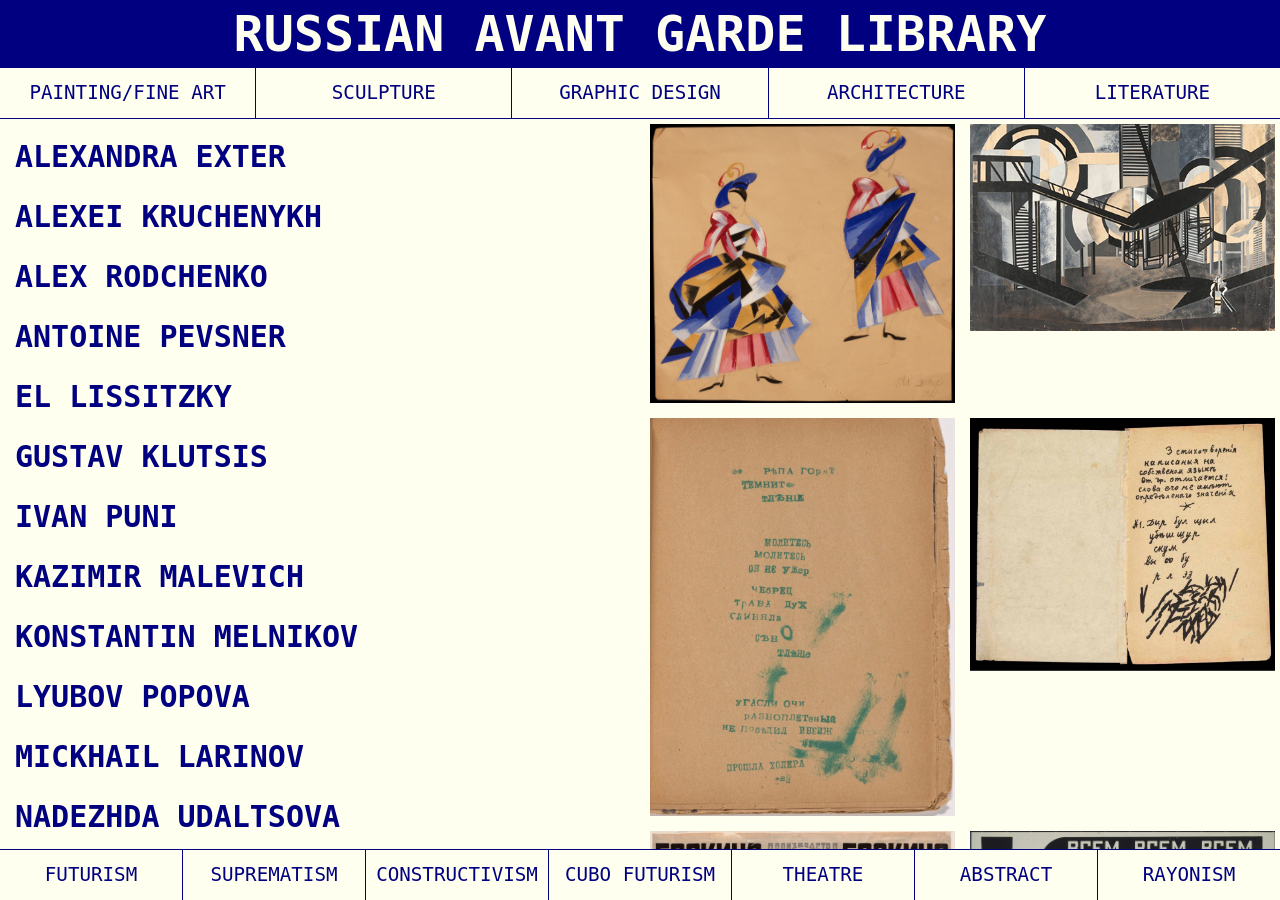
==== main.html @ 499a5334 "updated the landing page still needs adjustments. when clicked on name images appear." ====
<!DOCTYPE html>
<html lang="en">
<head>
    <meta name="viewport" content="width=device-width, initial-scale=1.0">
    <meta charset="UTF-8">
    <title>Russian Avant Garde Library</title>
    <link rel="stylesheet" href="style.css">
</head>
<body>
    <header>
        <h1 style="text-align: center;">Russian Avant Garde Library</h1>
    </header>
    
    <div class="divider"></div>
    
    <nav class="Disciplines">
        
        <ul class="nav-horizontal nav-top">
            <li><a href="#" data-disciplines="painting">Painting/Fine Art</a></li>
            <li><a href="#" data-disciplines="sculpture">Sculpture</a></li>
            <li><a href="#" data-disciplines="graphicdesign">Graphic Design</a></li>
            <li><a href="#" data-disciplines="architecture">Architecture</a></li>
            <li><a href="#" data-disciplines="literature">Literature</a></li>
            
        </ul>
    </nav>

        <div class="divider"></div>

<!--
<header>
        <h2>Artists</h2>
</header>
     -->
<main class="main-container">
            <section class="artists">
                
                    <ul class="artist-list">
                    
                        <li class="artist"
                            data-discipline="painting"
                            data-movement="cubofuturism theatre"
                            data-artist="alexandraexter">
                            <details>
                                <summary>Alexandra Exter</summary>
                                <p>Born Alexandra Alexandrovna Grigorovich, she attended the Kyiv Art Institute and married Nikolai Eugenovitch Exter. As a member of Russia’s pre-Revolutionary artistic avant-garde, Exter was close to other progressive artists, writers, and composers. In 1916, when nonobjective art was still extremely rare, Exter created her first purely abstract paintings. Her set designs and costumes for a Moscow play won critical acclaim and launched her theatrical career. For the next several decades, Exter produced innovative and influential stage designs for plays, ballets, and experimental films. Like many radical artists, Exter eventually left Russia, settling in Paris in 1924. Exter continued experimenting with Constructivism and sometimes incorporated modern industrial materials such as celluloid and sheet metal into her futuristic designs. She remained an important influence through exhibitions, stage work, and teaching at Fernand Léger’s Académie d’Art Moderne.</p>
                            </details>
                        </li>

                        <li class="artist"
                            data-discipline="literature"
                            data-movement="futurism"
                            data-artist="alexeikruchenykh">
                            <details>
                                <summary>Alexei Kruchenykh</summary>
                                <p>The poet and artist Aleksei Kruchenykh is best known as one of the most dedicated and radical proponents of Russian Futurism. In A Slap in the Face of Public Taste, a manifesto issued in 1912, he and his co-authors called for the inauguration of a new artistic language: “Throw Pushkin, Dostoevsky, Tolstoy, et al., et al., overboard from the Ship of Modernity,” they declared. “We alone are the face of our Time.”  Perhaps more than any other figure in the Futurist group, Kruchenykh fully committed himself to the renunciation of the prevailing artistic and literary canon. His innovative books synthesize nontraditional poetry composed of nonsensical words with abstract imagery often contributed by other artists, including Mikhail Larionov, Natalia Goncharova, and Kazimir Malevich. In these books, Kruchenykh intentionally incorporated misprints, deletions, errors, and even blank pages, seeking to convey the disorder and irrationality of a world marked by rapid social transformation and technological innovation.</p>
                            </details>
                        </li>

                        <li class="artist"
                            data-discipline="graphicdesign"
                            data-movement="constructivism"
                            data-artist="alexrodchenko">
                            <details>
                                <summary>Alex Rodchenko</summary>
                                <p>Alexander Rodchenko is perhaps the most important avant-garde artist to have put his art in the service of political revolution. In this regard, his career is a model of the clash between modern art and radical politics. He emerged as a fairly conventional painter, but his encounters with Russian Futurists propelled him to become an influential founder of the Constructivist movement. And his commitment to the Russian Revolution subsequently encouraged him to abandon first painting and then fine art in its entirety, and to instead put his skills in the service of industry and the state, designing everything from advertisements to book covers. His life's work was a ceaseless experiment with an extraordinary array of media, from painting and sculpture to graphic design and photography. Later in his career, however, the increasingly repressive policies targeted against modern artists in Russia led him to return to painting.</p>
                            </details>
                        </li>

                        <li class="artist"
                            data-discipline="sculpture"
                            data-movement="constructivism"
                            data-artist="antoinepevsner">
                            <details>
                                <summary>Antoine Pevsner</summary>
                                <p>Antoine Pevsner (30 January 1886 – 12 April 1962) was a Russian-born sculptor and the older brother of Alexii Pevsner and Naum Gabo. As the originators of Constructivism and pioneers of kinetic art, the brothers are considered pioneers of twentieth-century sculpture. They made numerous prominent pieces, for instance Antoine's widely known sculpture The Flight of the Bird, located at the General Motors Technical Center in Warren, Michigan.</p>
                            </details>
                        </li>

                        <li class="artist"
                            data-discipline="graphicdesign"
                            data-movement="suprematism constructivism"
                            data-artist="ellissitzky">
                            <details>
                                <summary>El Lissitzky</summary>
                                <p>Russian avant-garde artist El Lissitzky, made a career of utilizing art for social change. In fact, he made the very first abstract work with a political message. Although often highly abstract and theoretical, Lissitzky's work was able speak to the prevailing political discourse of his native Russia, and then the nascent Soviet Union. Following Kazimir Malevich in the Suprematist idiom, Lissitzky used color and basic shapes to make strong political statements. Lissitzky also challenged conventions concerning art, and his Proun series of two-dimensional Suprematist paintings sought to combine architecture and three-dimensional space with traditional, albeit abstract, two-dimensional imagery. A teacher for much of his career and ever an innovator, Lissitzky's work spanned the media of graphic design, typography, photography, photomontage, book design, and architectural design. The work of this cerebral artist was a force of change, deeply influencing modern art including the De Stijl artists and Bauhaus instructors.</p>
                            </details>
                        </li>

                        <li class="artist"
                            data-discipline="graphicdesign"
                            data-movement="constructivism"
                            data-artist="gustavklutsis">
                            <details>
                                <summary>Gustav Klutsis</summary>
                                <p>A Latvian subject of the Russian empire, Gustav Klutsis came to Russia proper during the 1917 Revolution as part of a volunteer machine-gunner unit that helped to topple the czar and safeguard the new Soviet leaders, including Vladimir Lenin. Klutsis had studied painting at home and continued in art schools during and after his military service, ending up at the radically progressive Higher State Artistic and Technical Workshops (VKhUTEMAS)—the cradle of Constructivism. By the early 1920s, Klutsis had worked his way through the rigorous exploration of elemental shapes and basic materials called for by that movement and began to put the Constructivist ethos of honesty and utility to use in agitational propaganda. His designs for mobile poster stands and broadcasting towers (mostly unrealized) to be used for the fifth anniversary of the Revolution were succeeded by years of press illustrations in the rapidly developing idiom of photomontage. Klutsis adopted photography as a means of reinvesting advanced art with what he called “ideologically rich subject matter” that a mass audience would find instantly identifiable and compelling.</p>
                            </details>
                        </li>

                        <li class="artist"
                            data-discipline="painting"
                            data-movement="suprematism cubofuturism"
                            data-artist="ivanpuni">
                            <details>
                                <summary>Ivan Puni</summary>
                                <p>Ivan Puni was born in Kuokkala (then Grand Duchy of Finland in the Russian Empire, now Repino in Russia) to a family of Italian origins. He is the grandson of an eminent Italian composer of ballet music, Cesare Pugni. In 1909-1910 he studied in various workshops, including the Académie Julian in Paris. In 1915 Puni together with the group of avant-garde artists (Aleksandra Ekster, Liubov Popova, Ivan Kliun, Ksenia Boguslavskaya, Olga Rozanova, Nadezhda Udaltsova, Nina Genke and others) joined Supremus, a group led by the founder of Suprematism, Kazimir Malevich. </p>
                            </details>
                        </li>

                        <li class="artist"
                            data-discipline="painting"
                            data-movement="suprematism"
                            data-artist="kazimirmalevich">
                             <details>
                                <summary>Kazimir Malevich</summary>
                                <p>Kazimir Malevich was the founder of the artistic and philosophical school of Suprematism, and his ideas about forms and meaning in art would eventually constitute the theoretical underpinnings of non-objective, or abstract, art. Malevich worked in a variety of styles, but his most important and famous works concentrated on the exploration of pure geometric forms (squares, triangles, and circles) and their relationships to each other and within the pictorial space. Because of his contacts in the West, Malevich was able to transmit his ideas about painting to his fellow artists in Europe and the United States, thus profoundly influencing the evolution of modern art.</p>
                            </details>
                        </li>
                        
                        <li class="artist"
                            data-discipline="architecture"
                            data-movement="constructivism"
                            data-artist="konstantinmelnikov">
                             <details>
                                <summary>Konstantin Melnikov</summary>
                                <p>Konstantin S. Melnikov was one of the most original but also one of the most important architects of the Soviet avant-garde. He belongs in the company of such architects as the brothers Vesnin, Ginzburg, Ladovsky, and the brothers Golosov. With the exception of the younger Leonidov, Melnikov had another characteristic in common with them: They all received a prerevolutionary training, partly at the same institution, the Moscow School for Painting, Sculpture, and Architecture. Academically oriented, their education was strongly focused on classicism, the leading style of the day. Only after the October Revolution, influenced by avant-garde artists in the visual arts (Malevich, Lissitzky, and Tatlin), did they find their way to Modern architecture.</p>
                            </details>
                        </li>
                        
                        <li class="artist"
                            data-discipline="painting"
                            data-movement="suprematism constructivism cubofuturism theatre"
                            data-artist="lyubovpopova">
                             <details>
                                <summary>Lyubov Popova</summary>
                                <p>Lyubov Popova was a radical multimedia artist and designer, who was an active Communist in the 1917 Russian Revolution and the years that followed. She also worked at a time when there were extremely few women artists respected by art institutions or schools, or even in the revolution. Popova travelled Europe and brought a myriad of modern influences to Russian art, in particular Cubism and Futurism - movements focused on multiplicity in the service of showing several angles of an object simultaneously, and demonstrating movement.</p>
                            </details>
                        </li>
                        
                        <li class="artist"
                            data-discipline="painting"
                            data-movement="rayonism"
                            data-artist="mickhaillarinov">
                             <details>
                                <summary>Mickhail Larinov</summary>
                                <p>Larionov was born in Tiraspol, Russia. A painter and theatre designer, in his early career he was one of the leading avant-garde artists in Russia. Together with his life-long companion Natalia Goncharova he experimented with Impressionist and Post-Impressionist techniques. He later sought a fusion between these modern idioms and Russian folk art, in a style that came to be know as ‘Neo-Primitivism’. Around 1912, Larionov and Goncharova developed ‘Rayonism’, a method that acknowledged Futurist and Cubist techniques and focussed on theories of the fourth dimension. Larionov left Russia in 1915 to join up with ballet impresario Serghei Diaghilev, first in Switzerland, and then Paris. He devoted the rest of his career to stage design, executing a number of sets and costumes for Diaghilev productions in the 1920s. He died in Fontenay-aux-Roses, France.</p>
                            </details>
                        </li>

                        <li class="artist"
                            data-discipline="painting"
                            data-movement="suprematism cubofuturism"
                            data-artist="nadezhdaudaltsova">
                            <details>
                                <summary>Nadezhda Udaltsova</summary>
                                <p>An important artist of the Russian avant-garde, Nadezhda Udaltsova collaborated with Vladimir Tatlin and Popova. The first works she exhibited were strongly influenced by French Cubism. Like many of her peers she took part in the 0.10: The Last Futurist Exhibition of Paintings in 1915 and later joined Kazimir Malevich’s group Supremus. As a key artist of the revolutionary generation, after the October Revolution in 1917 she became a member of the Department of Visual Art and was a professor at Svomas (Free State Art Studios) from 1918 to 1920. Later she became a professor of textile design at VKhUTEMAS (Higher Artistic and Technical Studios). In the 1930s Udaltsova faced criticism as a result of Stalin’s campaign against ‘formalism’ and the introduction of Socialist Realism as the new revolutionary aesthetic. Udaltsova’s husband, the artist Alexander Drevin, was executed as part of this cultural purge. Nadezhda Udaltsova continued to paint but abandoned abstraction.</p>
                            </details>
                        </li>
                        
                        <li class="artist"
                            data-discipline="painting"
                            data-movement="futurism theatre rayonism"
                            data-artist="nataliagoncharova">
                            <details>
                                <summary>Natalia Goncharova</summary>
                                <p>“The West has shown me one thing—everything that it has comes from the East.”  These are the words with which Natalia Goncharova expressed her skepticism toward the prestige that Western art enjoyed in Russia. Though she, too, had been influenced by modern French painting, she now began to see its “insignificance,” declaring, “My path is to the original source of all the arts—the East.” What Goncharova had in mind was the art of vsechestvo(everythingness). The essence of this new art lay in an omnivorous embrace of ancient, modern, Eastern, and Western styles and in the conviction that Cubism was not Pablo Picasso and Georges Braque’s invention but rather something anticipated by ancient Scythian sculpture.</p>
                            </details>
                        </li>
                            
                        <li class="artist"
                            data-discipline="sculpture"
                            data-movement="constructivism"
                            data-artist="naumgabo">
                            <details>
                                <summary>Naum Gabo</summary>
                                <p>Naum Gabo was born in Bryansk, Russia. He worked alongside Kandinsky, Tatlin and Malevich until 1921, when he moved to Berlin. There he and his brother, Antoine Pevsner, became leading exponents of Constructivist art, and in their jointly authored manifesto of 1920 they asserted the relationship between art to science and every aspect of modern life, writing that art, ‘should attend us everywhere that life flows and acts’. Gabo’s sculpture prioritised light, space and the kinetic, and the artist often made use of new materials, including plastics. </p>
                            </details>
                        </li>

                        <li class="artist"
                            data-discipline="painting"
                            data-movement="futurism suprematism cubofuturism"
                            data-artist="olgarozanova">
                            <details>
                                <summary>Olga Rozanova</summary>
                                <p>Olga Rozanova was a member of many of the most important art groupings and movements in early-20th century Russia, while the development of her work across the 1910s represents in microcosm the evolution of the Russian avant-garde over the same period. In this sense, she is significant as an exemplary artist of her era, but in many ways, Rozanova was also an exceptional figure: not just as one of few women attached to movements such as Cubo-Futurism and Suprematism, but in bringing her individual theories of spiritual energy and color interaction to bear on those movements, resulting in a unique and emotionally dynamic body of work. Had she not died of diphtheria in 1918 at the age of just 32, she might well be placed alongside Kazimir Malevich as one of the pioneers of 20th-century abstract painting.</p>
                            </details>
                        </li>

                        <li class="artist"
                            data-discipline="graphicdesign"
                            data-movement="constructivism theatre"
                            data-artist="varvarastepanova">
                            <details>
                                <summary>Varvara Stepanova</summary>
                                <p>The collapse of the Russian Empire and the advent of the Soviet regime brought about fundamental changes in all areas of culture, and the visual arts were no exception. The revolution, many avant-garde artists argued, called for a more direct engagement with the social world. Varvara Stepanova, who stood at the forefront of these changes along with her husband Aleksandr Rodchenko, had this to say about the new art necessitated by the new regime: “Constructivism”—the name that Stepanova and her fellow travelers gave to the new art—“is movement away from representation and contemplation toward activity and production.</p>
                            </details>
                        </li>

                        <li class="artist"
                            data-discipline="sculpture"
                            data-movement="constructivism"
                            data-artist="vladimirtatlin">
                            <details>
                                <summary>Vladimir Tatlin</summary>
                                <p>Vladimir Tatlin was central to the birth of Russian Constructivism. Often described as a "laboratory Constructivist," he took lessons learned from Pablo Picasso's Cubist reliefs and Russian Futurism, and began creating objects that sometimes seem poised between sculpture and architecture. Initially trained as an icon painter, he soon abandoned the traditionally pictorial concerns of painting and instead concentrated on the possibilities inherent in the materials he used - often metal, glass, and wood. He wanted above all to bend art to modern purposes and, ultimately, to tasks suited to the goals of Russia's Communist revolution. He is remembered most for his Monument to the Third International (1919-20). A design for the Communist International headquarters, it was realized as a model but never built. It crystallized his desire to bring about a synthesis of art and technology, and has remained a touchstone of that utopian goal for generations of artists since. The arc of his career has come to define the spirit of avant-gardism in the 20th century, the attempt to bring art to the service of everyday life.</p>
                            </details>
                        
                        <li class="artist"
                            data-discipline="literature"
                            data-movement="futurism"
                            data-artist="vladimirmayakovsky">
                            <details>
                                <summary>Vladimir Mayakovsky</summary>
                                <p>Mayakovsky was, in his lifetime, the most dynamic figure of the Soviet literary scene. His predominantly lyrical poems and his technical innovations influenced a number of Soviet poets, and outside Russia his impress was strong, especially in the 1930s, after Stalin declared him the “best and most talented poet of our Soviet epoch.” In the 1960s, young poets, drawn to avant-garde art and activism that often clashed with communist dogma, organized poetry readings under Mayakovsky’s statue in Moscow. In the Soviet Union’s final years there was a strong tendency to view Mayakovsky’s work as dated and insignificant, yet, on the basis of his best works, his reputation was later revived.</p>
                            </details>
                        </li>

                        <li class="artist"
                            data-discipline="painting"
                            data-movement="abstract"
                            data-artist="wassilykandinsky">
                            <details>
                                <summary>Wassily Kandinsky</summary>
                                <p>One of the pioneers of abstract modern art, Wassily Kandinsky exploited the evocative interrelation between color and form to create an experience that engaged the sight, sound, and emotions. He believed that total abstraction offered the possibility for profound, transcendental expression, and that copying from nature only interfered with this process. Influenced by the mystical ideas of Theosophy, he created art that sought to communicate universal spiritual truths. He also innovated a pictorial language only loosely related to the outside world, but deeply expressive of the artist's inner experience. His visual vocabulary developed through three phases, shifting from his early, representational canvases and their divine symbolism to his rapturous and operatic compositions, to his late, geometric and biomorphic flat planes of color. Kandinsky's art and ideas inspired many generations of artists, from his students at the Bauhaus to the Abstract Expressionists after World War II.</p>
                            </details>
                        </li>
                    </ul>

            </section>
                <div class="divider1"></div>

            <!--
    <header>
        <h2>Artworks</h2>
    </header>
    -->
            <section class="artworks">
                <div id="artwork-grid">
                    <img 
                        src="images/alexandraexter-01.jpeg" 
                        class="artwork"
                        data-discipline="painting"
                        data-artist="alexandraexter"
                        data-movement="theatre"/>

                    <img 
                        src="images/alexandraexter-02.jpeg"
                        class="artwork"
                        data-discipline="painting"
                        data-artist="alexandraexter"
                        data-movement="theatre"/> 
                    <img 
                        src="images/alekseikruchenykh-01.jpeg"
                        data-discipline="literature"
                        class="artwork"
                        data-movement="futurism"
                        data-artist="alexeikruchenykh">
                    <img 
                        src="images/alekseikruchenykh-02.jpeg"
                        data-discipline="literature"
                        class="artwork"
                        data-movement="futurism"
                        data-artist="alexeikruchenykh">
                    <img 
                        src="images/alexrodchenko-01.jpeg"
                        class="artwork"
                        data-discipline="graphicdesign"
                        data-movement="constructivism"
                        data-artist="alexrodchenko">
                    <img
                        src="images/alexrodchenko-02.jpeg"
                        class="artwork"
                        data-discipline="graphicdesign"
                        data-movement="constructivism"
                        data-artist="alexrodchenko">
                    <img 
                        src="images/antoinepevsner-01.jpeg"
                        class="artwork"
                        data-discipline="sculpture"
                        data-movement="constructivism"
                        data-artist="antoinepevsner">
                    <img 
                        src="images/antoinepevsner-02.jpeg"
                        class="artwork"
                        data-discipline="sculpture"
                        data-movement="constructivism"
                        data-artist="antoinepevsner">
                    <img 
                        src="images/ellissitzky-01.jpeg"
                        class="artwork"
                        data-discipline="graphicdesign"
                        data-movement="suprematism constructivism"
                        data-artist="ellissitzky>
                    
                    <img 
                        src="images/ellissitzky-02.jpeg"
                        class="artwork"
                        data-discipline="graphicdesign"
                        data-movement="suprematism constructivism"
                        data-artist="ellissitzky">
                    <img 
                        src="images/gustavklutsis-01.jpeg"
                        class="artwork"
                        data-discipline="graphicdesign"
                        data-movement="constructivism"
                        data-artist="gustavklutsis">
                    <img 
                        src="images/gustavklutsis-02.jpeg"
                        class="artwork"
                        data-discipline="graphicdesign"
                        data-movement="constructivism"
                        data-artist="gustavklutsis">
                    <img 
                        src="images/ivanpuni_01.jpeg"
                        class="artwork"
                        data-discipline="painting"
                        data-movement="suprematism cubofuturism"
                        data-artist="ivanpuni">
                    <img 
                        src="images/ivanpuni-02.jpeg"
                        class="artwork"
                        data-discipline="painting"
                        data-movement="suprematism cubofuturism"
                        data-artist="ivanpuni">
                    <img 
                        src="images/kazimirmalevich-01.jpeg"
                        class="artwork"
                        data-discipline="painting"
                        data-movement="suprematism"
                        data-artist="kazimirmalevich">
                    <img 
                        src="images/kazimirmalevich-02.jpeg"
                        class="artwork"
                        data-discipline="painting"
                        data-movement="suprematism"
                        data-artist="kazimirmalevich">
                    <img 
                        src="images/konstantinmelnikov-01.jpeg"
                        class="artwork"
                        data-discipline="architecture"
                        data-movement="constructivism"
                        data-artist="konstantinmelnikov">
                    <img 
                        src="images/konstantinmelnikov-02.jpeg"
                        class="artwork"
                        data-discipline="architecture"
                        data-movement="constructivism"
                        data-artist="konstantinmelnikov">
                    <img 
                        src="images/lyubovpopova-01.jpeg"
                        class="artwork"
                        data-discipline="painting"
                        data-movement="suprematism constructivism cubofuturism theatre"
                        data-artist="lyubovpopova">
                    <img 
                        src="images/lyubovpopova-02.jpeg"
                        class="artwork"
                        data-discipline="painting"
                        data-movement="suprematism constructivism cubofuturism theatre"
                        data-artist="lyubovpopova">
                    <img 
                        src="images/mikhaillarinov-01.jpeg"
                        class="artwork"
                        data-discipline="painting"
                        data-movement="rayonism"
                        data-artist="mickhaillarinov">
                    <img 
                        src="images/mikhaillarinov-02.jpeg"
                        class="artwork"
                        data-discipline="painting"
                        data-movement="rayonism"
                        data-artist="mickhaillarinov">
                    <img 
                        src="images/nadezhdaudaltsova-01.jpeg"
                        class="artwork"
                        data-discipline="painting"
                        data-movement="suprematism cubofuturism"
                        data-artist="nadezhdaudaltsova">
                    <img 
                        src="images/nadezhdaudaltsova-02.jpeg"
                        class="artwork"
                        data-discipline="painting"
                        data-movement="suprematism cubofuturism"
                        data-artist="nadezhdaudaltsova">
                    <img 
                        src="images/nataliagoncharova-01.jpeg"
                        class="artwork"
                        data-discipline="painting"
                        data-movement="futurism theatre rayonism"
                        data-artist="nataliagoncharova">
                    <img 
                        src="images/nataliagoncharova-02.jpeg"
                        class="artwork"
                        data-discipline="painting"
                        data-movement="futurism theatre rayonism"
                        data-artist="nataliagoncharova">
                    <img 
                        src="images/naumgabo-01.jpeg"
                        class="artwork"
                        data-discipline="sculpture"
                        data-movement="constructivism"
                        data-artist="naumgabo">
                    <img 
                        src="images/naumgabo-02.jpeg"
                        class="artwork"
                        data-discipline="sculpture"
                        data-movement="constructivism"
                        data-artist="naumgabo">
                    <img 
                        src="images/olgarozanova-01.jpeg"
                        class="artwork"
                        data-discipline="painting"
                        data-movement="futurism suprematism cubofuturism"
                        data-artist="olgarozanova">
                    <img 
                        src="images/olgarozanova-02.jpeg"
                        class="artwork"
                        data-discipline="painting"
                        data-movement="futurism suprematism cubofuturism"
                        data-artist="olgarozanova">
                    <img
                        src="images/varvarastepanova-01.jpeg"
                        class="artwork"
                        data-discipline="graphicdesign"
                        data-movement="constructivism theatre"
                        data-artist="varvarastepanova">
                    <img 
                        src="images/varvarastepanova-02.jpeg"
                        class="artwork"
                        data-discipline="graphicdesign"
                        data-movement="constructivism theatre"
                        data-artist="varvarastepanova">
                    <img 
                        src="images/vladimirtatlin-01.jpeg"
                        class="artwork"
                        data-discipline="sculpture"
                        data-movement="constructivismm"
                        data-artist="vladimirtatlin">
                    <img 
                        src="images/vladimirtatlin-02.jpeg"
                        class="artwork"
                        data-discipline="sculpture"
                        data-movement="constructivismm"
                        data-artist="vladimirtatlin">
                    <img 
                        src="images/vladimirmayakovsky-01.jpeg"
                        class="artwork"
                        data-discipline="literature"
                        data-movement="futurism"
                        data-artist="vladimirmayakovsky">
                    <img 
                        src="images/vladimirmayakovsky-02.jpeg"
                        class="artwork"
                        data-discipline="literature"
                        data-movement="futurism"
                        data-artist="vladimirmayakovsky">
                    <img 
                        src="images/wassilykandinsky-01.jpeg"
                        class="artwork"
                        data-discipline="painting"
                        data-movement="abstract"
                        data-artist="wassilykandinsky">
                    <img 
                        src="images/wassilykandinsky-02.jpeg"
                        class="artwork"
                        data-discipline="painting"
                        data-movement="abstract"
                        data-artist="wassilykandinsky">

                </div> 
            </section>

        </main>
    
    <footer>
            <div class="divider"></div>
    
        <nav class="Movements">
            
            <ul class="nav-horizontal nav-bottom">
                <li><a href="#" data-movements="futurism">Futurism</a></li>
                <li><a href="#" data-movements="suprematism">Suprematism</a></li>
                <li><a href="#" data-movements="constructivism">Constructivism</a></li>
                <li><a href="#" data-movements="cubofuturism">Cubo Futurism</a></li>
                <li><a href="#" data-movements="theatre">Theatre</a></li>
                <li><a href="#" data-movements="abstract">Abstract</a></li>
                <li><a href="#" data-movements="rayonism">Rayonism</a></li>
                
            </ul> 
        </nav>
            
    </footer>

<script src="script.js"></script>
<script>
  function updateHeights() {
    const header = document.querySelector('header').offsetHeight;
    const topNav = document.querySelector('.nav-top').offsetHeight;
    const bottomNav = document.querySelector('.nav-bottom').offsetHeight;
    const total = header + topNav + bottomNav;
    document.documentElement.style.setProperty('--ui-height', total + 'px');
  }

  updateHeights(); // run on load
  window.addEventListener('resize', updateHeights); // run on every resize
</script>
</body>
</html>
---- style.css ----
html, body {
height: 100%;
margin: 0;
}

body {
    font-family: monospace, 'Lucida Sans', 'Lucida Sans Regular', 'Lucida Grande', 'Lucida Sans Unicode', Geneva, Verdana, sans-serif;
    display: flex;
    flex-direction: column;
    background-color:ivory;
    color: navy;
    text-decoration: none;
    list-style-type: none;
}
.landing-container {
    background-color: navy;
    height: 800px;
    padding: 100px 200px;
    text-align: center;
}
.landing-description {
    color: ivory;
}
.enter-btn {
    display: inline-block;
    padding: 12px 36px;
    background-color: navy;
    border: 1px solid ivory;
    color: ivory;
    text-decoration: none;
    text-transform: uppercase;
    font-family: monospace, 'Lucida Sans', 'Lucida Sans Regular', 'Lucida Grande', 'Lucida Sans Unicode', Geneva, Verdana, sans-serif;
    font-size: (30px);
    cursor: pointer;
}

.enter-btn:hover {
    background-color: ivory;
    color: navy;
}


header {
    line-height: 0px; 
    padding: 0px;  
    display: block;
    flex-shrink: inherit;
    color: ivory;   
    background-color: navy;
}
h1{
   text-transform: uppercase;  
    color: ivory;   
    background-color: navy;
    font-size: clamp(30px, 5vw, 50px);
        text-align: center;

}

@media (max-width: 768px) {
  .nav-horizontal {
    flex-wrap: wrap;
  }

  .nav-horizontal li {
    flex: 1 1 auto;
    border-right: none;
    border-bottom: 1px solid navy;
  }

  .nav-horizontal li:last-child {
    border-bottom: none;
  }

  .nav-top li {
    flex: 1 1 20%;
  }

  .nav-bottom li {
    flex: 1 1 14%;
  }
}

.nav-horizontal {
    font-size: clamp(5px, 1.5vw, 20px);
    text-transform: uppercase;   
    line-height: 10px;
    display: flex;
    flex-direction: row;
    justify-content: space-evenly;
    list-style-type: none;
    border-width: 2px;
    padding: 5px 0px;
    list-style: none;
    padding: 0;
    margin: 0;
    display: flex;
}

.nav-horizontal li {
    border-right: 1px solid navy;
    flex: 1;
}

.nav-horizontal li:last-child {
    border-right: none;
}

.nav-horizontal li a {
    display: block;
    padding: 20px 5px;
    text-decoration: none;
    color: navy;
    text-align: center;
}

.nav-horizontal li a:hover {
    background-color: navy;
    color: ivory;
}

.nav-horizontal li a.active {
    background-color: navy;
    color: ivory;
}
footer {
    position: fixed;
    bottom: 0;
    left: 0;
    width: 100%;
    background-color: ivory;
}
.disciplines a{
    color: navy;
    list-style-type: none;
}

.Movements a{
    color: navy;
    list-style-type: none;
}



.main-container {
    height: calc(100vh - var(--ui-height));
  margin-bottom: var(--ui-height);
display: flex;
gap: 10px;
padding: 5px;
flex: 1;
}

.artists {
    height: 100%;
  max-height: 100%;
  width: 50%;
  overflow-y: auto;
}
.artists ul, .artists li {
    list-style: none;
    padding: 0;
    margin: 5px;
}
.artworks {
  width: 50%;
  height: 100%;
  max-height: 100%;
  overflow-y: auto;
}

*/
details summary {
  list-style: none;
  cursor: pointer;
}

details summary::-webkit-details-marker {
  display: none;
}

.artist summary {
  cursor: pointer;
  font-size: 30px;
  font-weight: 600;
  padding: 10px 0;
  text-transform: uppercase;
  list-style-type: none;
}

.artist p {
  font-size: 20px;
  padding: 0.5rem 0 1rem;
  color: navy;}

details summary::-webkit-details-marker {
    display: none;
}

#artwork-grid {
display: grid;
grid-template-columns: repeat(auto-fit, minmax(200px, 1fr));
gap: 15px;
}

#artwork-grid img {
    width: 100%;
    height: auto;
    

}

.divider {
    border-top: 1px solid navy 
}
.divider1 {
    border-top: 1px solid navy 
    
}

@media (max-width: 768px) {
  .main-container {
    flex-direction: column;
    height: 600px;
    overflow: none;
  }

  .artists {
    width: 100%;
    height: calc((100vh - var(--ui-height)) / 2);
    max-height: calc((100vh - var(--ui-height)) / 2);
  }

  .artworks {
    width: 100%;
    height: calc((100vh - var(--ui-height)) / 2);
    max-height: calc((100vh - var(--ui-height)) / 2);
  }
}
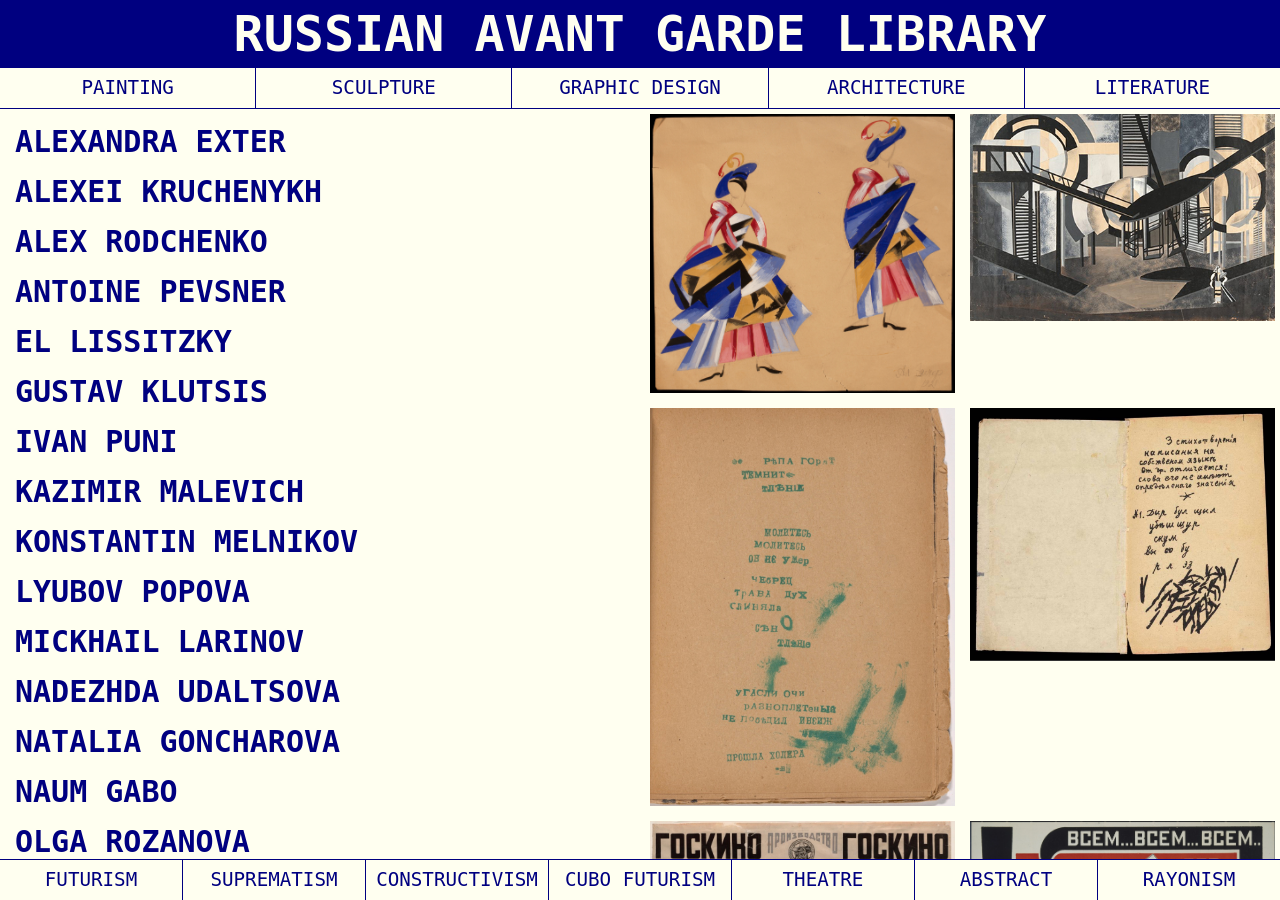
==== commit 4f73c4ba: "fixes for mobile" ====
--- a/main.html
+++ b/main.html
@@ -16,7 +16,7 @@
     <nav class="Disciplines">
         
         <ul class="nav-horizontal nav-top">
-            <li><a href="#" data-disciplines="painting">Painting/Fine Art</a></li>
+            <li><a href="#" data-disciplines="painting">Painting</a></li>
             <li><a href="#" data-disciplines="sculpture">Sculpture</a></li>
             <li><a href="#" data-disciplines="graphicdesign">Graphic Design</a></li>
             <li><a href="#" data-disciplines="architecture">Architecture</a></li>
@@ -495,15 +495,20 @@
 <script src="script.js"></script>
 <script>
   function updateHeights() {
-    const header = document.querySelector('header').offsetHeight;
-    const topNav = document.querySelector('.nav-top').offsetHeight;
-    const bottomNav = document.querySelector('.nav-bottom').offsetHeight;
-    const total = header + topNav + bottomNav;
+    const header = document.querySelector('header');
+    const topNav = document.querySelector('.nav-top');
+    const bottomNav = document.querySelector('.nav-bottom');
+    
+    const headerH = header ? header.offsetHeight : 0;
+    const topNavH = topNav ? topNav.offsetHeight : 0;
+    const bottomNavH = bottomNav ? bottomNav.offsetHeight : 0;
+    
+    const total = headerH + topNavH + bottomNavH;
     document.documentElement.style.setProperty('--ui-height', total + 'px');
   }
 
-  updateHeights(); // run on load
-  window.addEventListener('resize', updateHeights); // run on every resize
+  updateHeights();
+  window.addEventListener('resize', updateHeights);
 </script>
 </body>
 </html>
--- a/style.css
+++ b/style.css
@@ -14,12 +14,22 @@
 }
 .landing-container {
     background-color: navy;
-    height: 800px;
-    padding: 100px 200px;
-    text-align: center;
+  min-height: calc(100vh - 60px);
+  padding: 0px 20px;
+  text-align: center;
+  display: flex;
+  flex-direction: column;
+  justify-content: flex-start;
+  align-items: center;
+}
+.landing-text {
+  width: 50%;
+  max-width: 700px;
 }
 .landing-description {
     color: ivory;
+    font-size: clamp(13px, 1.8vw, 20px);
+  line-height: 1.5;
 }
 .enter-btn {
     display: inline-block;
@@ -53,13 +63,36 @@
     color: ivory;   
     background-color: navy;
     font-size: clamp(30px, 5vw, 50px);
-        text-align: center;
+    text-align: center;
 
 }
 
 @media (max-width: 768px) {
+  h1 {
+    font-size: clamp(14px, 5vw, 24px);
+    padding: 5px 10px;
+    line-height: 1.2;
+  }
+
+  .landing-container {
+    padding: 20px;
+    justify-content: flex-start;
+  }
+
+  .landing-text {
+    width: 100%;
+  }
+
   .nav-horizontal {
     flex-wrap: wrap;
+    font-size: clamp(15px, 3vw, 20px);
+    white-space: normal;
+  }
+
+  .nav-horizontal li a {
+    white-space: normal;
+    padding: 10px 5px;
+    line-height: 1.3;
   }
 
   .nav-horizontal li {
@@ -79,18 +112,51 @@
   .nav-bottom li {
     flex: 1 1 14%;
   }
+  
+
+  .artist summary {
+    cursor: pointer;
+    font-size: clamp(15px, 3vw, 16px);
+    font-weight: 600;
+    padding: 10px 0;
+    text-transform: uppercase;
+    list-style-type: none;
+  }
+
+  .artist p {
+    font-size: clamp(13px, 3vw, 15px);
+    padding: 10px 0px;
+    color: navy;
+  }
+
+  .artists {
+    width: 100%;
+    height: calc((150vh - var(--ui-height)) / 2);
+    max-height: calc((150vh - var(--ui-height)) / 2);
+  }
+
+  .artworks {
+    width: 100%;
+    height: calc((150vh - var(--ui-height)) / 2);
+    max-height: calc((150vh - var(--ui-height)) / 2);
+  }
+  .main-container {
+    flex-direction: column;
+    height: 600px;
+    overflow: none;
+  }
 }
 
 .nav-horizontal {
-    font-size: clamp(5px, 1.5vw, 20px);
+    font-size: clamp(12px, 1.5vw, 20px);
     text-transform: uppercase;   
-    line-height: 10px;
+    line-height: 0px;
     display: flex;
     flex-direction: row;
     justify-content: space-evenly;
     list-style-type: none;
     border-width: 2px;
-    padding: 5px 0px;
+    padding: 10px 0px;
     list-style: none;
     padding: 0;
     margin: 0;
@@ -108,8 +174,9 @@
 
 .nav-horizontal li a {
     display: block;
-    padding: 20px 5px;
+    padding: 15px 5px;
     text-decoration: none;
+    line-height: 10px;
     color: navy;
     text-align: center;
 }
@@ -169,7 +236,6 @@
   overflow-y: auto;
 }
 
-*/
 details summary {
   list-style: none;
   cursor: pointer;
@@ -181,16 +247,16 @@
 
 .artist summary {
   cursor: pointer;
-  font-size: 30px;
+  font-size: clamp(16px, 2.5vw, 30px);
   font-weight: 600;
-  padding: 10px 0;
+  padding: 5px 0;
   text-transform: uppercase;
   list-style-type: none;
 }
 
 .artist p {
-  font-size: 20px;
-  padding: 0.5rem 0 1rem;
+font-size: clamp(12px, 1.8vw, 20px);
+  padding: 0px 0px;
   color: navy;}
 
 details summary::-webkit-details-marker {
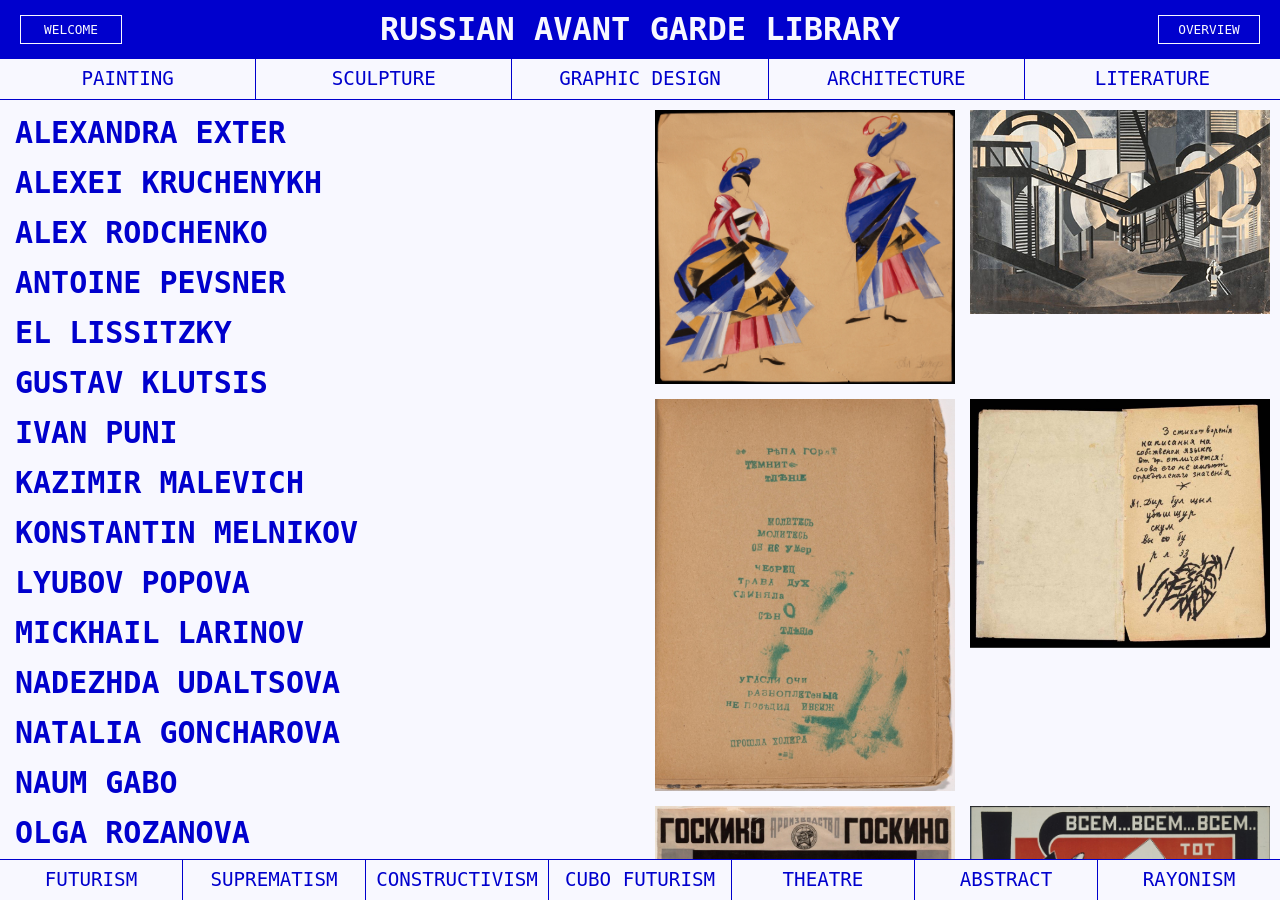
==== commit 2369edec: "fixes in layout plus additional page with overview statistics" ====
--- a/main.html
+++ b/main.html
@@ -6,10 +6,24 @@
     <title>Russian Avant Garde Library</title>
     <link rel="stylesheet" href="style.css">
 </head>
+
 <body>
     <header>
-        <h1 style="text-align: center;">Russian Avant Garde Library</h1>
-    </header>
+  <div style="flex:1; display:flex; justify-content:flex-start;">
+    <a href="index.html" class="header-btn">Welcome</a>
+  </div>
+  <h1>Russian Avant Garde Library</h1>
+  <div style="flex:1; display:flex; justify-content:flex-end;">
+    <a href="overview.html" class="header-btn">Overview</a>
+  </div>
+  <button class="hamburger-btn" onclick="toggleMenu()">
+    <span></span><span></span><span></span>
+  </button>
+  <div class="hamburger-menu" id="hamburgerMenu">
+    <a href="index.html">Welcome</a>
+    <a href="overview.html">Overview</a>
+  </div>
+</header>
     
     <div class="divider"></div>
     
@@ -509,6 +523,19 @@
 
   updateHeights();
   window.addEventListener('resize', updateHeights);
+  
+</script>
+<script>
+  function toggleMenu() {
+    document.getElementById('hamburgerMenu').classList.toggle('open');
+  }
+  document.addEventListener('click', function(e) {
+    const menu = document.getElementById('hamburgerMenu');
+    const btn = document.querySelector('.hamburger-btn');
+    if (!menu.contains(e.target) && !btn.contains(e.target)) {
+      menu.classList.remove('open');
+    }
+  });
 </script>
 </body>
 </html>
--- a/style.css
+++ b/style.css
@@ -7,73 +7,189 @@
     font-family: monospace, 'Lucida Sans', 'Lucida Sans Regular', 'Lucida Grande', 'Lucida Sans Unicode', Geneva, Verdana, sans-serif;
     display: flex;
     flex-direction: column;
-    background-color:ivory;
-    color: navy;
+    background-color:ghostwhite;
+    color: mediumblue;
     text-decoration: none;
     list-style-type: none;
 }
+
 .landing-container {
-    background-color: navy;
+    background-color: mediumblue;
   min-height: calc(100vh - 60px);
   padding: 0px 20px;
-  text-align: center;
   display: flex;
   flex-direction: column;
   justify-content: flex-start;
   align-items: center;
 }
+
 .landing-text {
   width: 50%;
   max-width: 700px;
 }
+
 .landing-description {
-    color: ivory;
-    font-size: clamp(13px, 1.8vw, 20px);
+  color: ghostwhite;
+  font-size: clamp(13px, 1.8vw, 20px);
   line-height: 1.5;
-}
+  text-align: justify;
+}
+
 .enter-btn {
-    display: inline-block;
-    padding: 12px 36px;
-    background-color: navy;
-    border: 1px solid ivory;
-    color: ivory;
-    text-decoration: none;
-    text-transform: uppercase;
-    font-family: monospace, 'Lucida Sans', 'Lucida Sans Regular', 'Lucida Grande', 'Lucida Sans Unicode', Geneva, Verdana, sans-serif;
-    font-size: (30px);
-    cursor: pointer;
+  display: inline-block;
+  padding: 12px 36px;
+  background-color: mediumblue;
+  border: 1px solid aliceblue;
+  color: ghostwhite;
+  text-decoration: none;
+  text-transform: uppercase;
+  font-family: monospace, 'Lucida Sans', 'Lucida Sans Regular', 'Lucida Grande', 'Lucida Sans Unicode', Geneva, Verdana, sans-serif;
+  font-size: (30px);
+  cursor: pointer;
 }
 
 .enter-btn:hover {
-    background-color: ivory;
-    color: navy;
-}
-
+  background-color: ghostwhite;
+  color: mediumblue;
+}
 
 header {
-    line-height: 0px; 
-    padding: 0px;  
-    display: block;
-    flex-shrink: inherit;
-    color: ivory;   
-    background-color: navy;
-}
-h1{
-   text-transform: uppercase;  
-    color: ivory;   
-    background-color: navy;
-    font-size: clamp(30px, 5vw, 50px);
-    text-align: center;
-
-}
-
-@media (max-width: 768px) {
+  position: relative;
+  display: flex;
+  flex-direction: row;
+  align-items: center;
+  padding: 10px 20px;
+  flex-shrink: 0;
+  color: ghostwhite;
+  background-color: mediumblue;
+}
+
+.header-btn {
+  font-family: monospace;
+  font-size: clamp(8px, 1vw, 14px);
+  text-transform: uppercase;
+  color: ghostwhite;
+  text-decoration: none;
+  border: 1px solid ghostwhite;
+  padding: 6px 10px;
+  white-space: nowrap;
+  flex-shrink: 0;
+  width: 80px;
+  text-align: center;
+}
+
+h1 {
+  text-align: center;
+  margin: 0;
+  font-size: clamp(10px, 2.5vw, 50px);
+  text-transform: uppercase;
+  color: ghostwhite;
+  cursor: pointer;
+  white-space: nowrap;
+}
+
+.header-btn:hover {
+  background: ghostwhite;
+  color: mediumblue;
+}
+
+.header-btn-left {
+  left: 20px;
+}
+
+.header-btn-right { 
+  right: 20px; 
+}
+
+.hamburger-btn {
+  display: none;
+  flex-direction: column;
+  gap: 5px;
+  background: none;
+  border: none;
+  cursor: pointer;
+  padding: 8px;
+  position: absolute;
+  right: 16px;
+}
+
+.hamburger-btn span {
+  display: block;
+  width: 20px;
+  height: 2px;
+  background: ghostwhite;
+}
+
+.hamburger-menu {
+  display: none;
+  position: absolute;
+  top: 100%;
+  right: 0;
+  background: mediumblue;
+  border-top: 1px solid ghostwhite;
+  width: 100%;
+  z-index: 100;
+}
+
+.hamburger-menu a {
+  display: block;
+  padding: 12px 20px;
+  color: ghostwhite;
+  text-decoration: none;
+  text-transform: uppercase;
+  font-family: monospace;
+  font-size: 14px;
+  border-bottom: 1px solid mediumblue;
+}
+
+.hamburger-menu a:last-child { 
+  border-bottom: none; 
+}
+
+.hamburger-menu a:hover { 
+  background: ghostwhite; 
+  color: mediumblue; 
+  border: 1px; 
+  border-color: mediumblue;
+}
+
+.hamburger-menu.open { 
+  display: block; 
+}
+
+@media (max-width: 1024px) {
   h1 {
-    font-size: clamp(14px, 5vw, 24px);
+    font-size: clamp(14px, 5vw, 20px);
     padding: 5px 10px;
     line-height: 1.2;
   }
 
+  .header-btn {
+    display: none;
+  }
+
+  .hamburger-btn {
+    display: flex;
+  }
+
+  .main-container {
+    flex-direction: column;
+    height: 600px;
+    overflow: none;
+  }
+
+  .artists {
+    width: 100%;
+    height: calc((100vh - var(--ui-height)) * 0.4);
+    max-height: calc((100vh - var(--ui-height)) * 0.4);
+  }
+
+  .artworks {
+    width: 100%;
+    height: calc((100vh - var(--ui-height)) * 0.6);
+    max-height: calc((100vh - var(--ui-height)) * 0.6);
+  }
+  
   .landing-container {
     padding: 20px;
     justify-content: flex-start;
@@ -97,12 +213,13 @@
 
   .nav-horizontal li {
     flex: 1 1 auto;
-    border-right: none;
-    border-bottom: 1px solid navy;
+    border-right: 1px solid mediumblue;
+    border-bottom: 1px solid mediumblue;
   }
 
   .nav-horizontal li:last-child {
     border-bottom: none;
+    border-right: none;
   }
 
   .nav-top li {
@@ -126,109 +243,125 @@
   .artist p {
     font-size: clamp(13px, 3vw, 15px);
     padding: 10px 0px;
-    color: navy;
-  }
-
-  .artists {
-    width: 100%;
-    height: calc((150vh - var(--ui-height)) / 2);
-    max-height: calc((150vh - var(--ui-height)) / 2);
-  }
-
-  .artworks {
-    width: 100%;
-    height: calc((150vh - var(--ui-height)) / 2);
-    max-height: calc((150vh - var(--ui-height)) / 2);
-  }
+    color: mediumblue;
+  }
+  
+  #artwork-grid {
+    grid-template-columns: repeat(2, 1fr);
+  }
+
+  
   .main-container {
     flex-direction: column;
     height: 600px;
     overflow: none;
   }
-}
+
+  .main-container {
+    flex-direction: column;
+    height: 600px;
+    overflow: none;
+  }
+
+  .artists {
+    width: 100%;
+    height: calc((100vh - var(--ui-height)) * 0.4);
+  max-height: calc((100vh - var(--ui-height)) * 0.4);
+  }
+
+  .artworks {
+    width: 100%;
+    height: calc((100vh - var(--ui-height)) * 0.6);
+  max-height: calc((100vh - var(--ui-height)) * 0.6);
+  }
+}
+
+
+
 
 .nav-horizontal {
-    font-size: clamp(12px, 1.5vw, 20px);
-    text-transform: uppercase;   
-    line-height: 0px;
-    display: flex;
-    flex-direction: row;
-    justify-content: space-evenly;
-    list-style-type: none;
-    border-width: 2px;
-    padding: 10px 0px;
-    list-style: none;
-    padding: 0;
-    margin: 0;
-    display: flex;
+  font-size: clamp(12px, 1.5vw, 20px);
+  text-transform: uppercase;   
+  line-height: 0px;
+  display: flex;
+  flex-direction: row;
+  justify-content: space-evenly;
+  list-style-type: none;
+  border-width: 2px;
+  padding: 10px 0px;
+  list-style: none;
+  padding: 0;
+  margin: 0;
+  display: flex;
 }
 
 .nav-horizontal li {
-    border-right: 1px solid navy;
-    flex: 1;
+  border-right: 1px solid mediumblue;
+  flex: 1;
 }
 
 .nav-horizontal li:last-child {
-    border-right: none;
+  border-right: none;
 }
 
 .nav-horizontal li a {
-    display: block;
-    padding: 15px 5px;
-    text-decoration: none;
-    line-height: 10px;
-    color: navy;
-    text-align: center;
+  display: block;
+  padding: 15px 5px;
+  text-decoration: none;
+  line-height: 10px;
+  color: mediumblue;
+  text-align: center;
 }
 
 .nav-horizontal li a:hover {
-    background-color: navy;
-    color: ivory;
+  background-color: mediumblue;
+  color: ghostwhite;
 }
 
 .nav-horizontal li a.active {
-    background-color: navy;
-    color: ivory;
+  background-color: mediumblue;
+  color: ghostwhite;
 }
 footer {
-    position: fixed;
-    bottom: 0;
-    left: 0;
-    width: 100%;
-    background-color: ivory;
-}
+  position: fixed;
+  bottom: 0;
+  left: 0;
+  width: 100%;
+  background-color: ghostwhite;
+}
+
 .disciplines a{
-    color: navy;
-    list-style-type: none;
+  color: mediumblue;
+  list-style-type: none;
 }
 
 .Movements a{
-    color: navy;
-    list-style-type: none;
-}
-
-
+  color: mediumblue;
+  list-style-type: none;
+}
 
 .main-container {
-    height: calc(100vh - var(--ui-height));
+  height: calc(100vh - var(--ui-height));
   margin-bottom: var(--ui-height);
-display: flex;
-gap: 10px;
-padding: 5px;
-flex: 1;
+  display: flex;
+  gap: 10px;
+  padding: 5px;
+  flex: 1;
 }
 
 .artists {
-    height: 100%;
+  height: 100%;
   max-height: 100%;
   width: 50%;
   overflow-y: auto;
 }
+
 .artists ul, .artists li {
-    list-style: none;
-    padding: 0;
-    margin: 5px;
-}
+  list-style: none;
+  padding: 0;
+  margin: 5px;
+}
+
 .artworks {
   width: 50%;
   height: 100%;
@@ -241,9 +374,6 @@
   cursor: pointer;
 }
 
-details summary::-webkit-details-marker {
-  display: none;
-}
 
 .artist summary {
   cursor: pointer;
@@ -255,51 +385,103 @@
 }
 
 .artist p {
-font-size: clamp(12px, 1.8vw, 20px);
+  font-size: clamp(12px, 1.8vw, 20px);
   padding: 0px 0px;
-  color: navy;}
+  color: mediumblue;}
 
 details summary::-webkit-details-marker {
-    display: none;
+  display: none;
 }
 
 #artwork-grid {
-display: grid;
-grid-template-columns: repeat(auto-fit, minmax(200px, 1fr));
-gap: 15px;
+  display: grid;
+  grid-template-columns: repeat(auto-fit, minmax(200px, 1fr));
+  gap: 15px;
+  padding: 5px;
 }
 
 #artwork-grid img {
-    width: 100%;
-    height: auto;
-    
-
+  width: 100%;
+  height: auto;
+  cursor: pointer;
 }
 
 .divider {
-    border-top: 1px solid navy 
-}
+  border-top: 1px solid mediumblue 
+}
+
 .divider1 {
-    border-top: 1px solid navy 
-    
-}
-
-@media (max-width: 768px) {
-  .main-container {
-    flex-direction: column;
-    height: 600px;
-    overflow: none;
-  }
-
-  .artists {
-    width: 100%;
-    height: calc((100vh - var(--ui-height)) / 2);
-    max-height: calc((100vh - var(--ui-height)) / 2);
-  }
-
-  .artworks {
-    width: 100%;
-    height: calc((100vh - var(--ui-height)) / 2);
-    max-height: calc((100vh - var(--ui-height)) / 2);
-  }
-}+  border-top: 1px solid mediumblue   
+}
+
+
+.overview-btn {
+  position: absolute;
+  top: 5%;
+  right: 120px; 
+  transform: translateY(-50%);
+  font-family: monospace;
+  font-size: clamp(10px, 1.5vw, 14px);
+  text-transform: uppercase;
+  color: ghostwhite;
+  padding: 10px 14px;
+  text-decoration: none;
+  border: 1px solid ghostwhite;
+}
+
+.overview-btn:hover {
+  background: ghostwhite;
+  color: mediumblue;
+}
+
+.overview-container {
+  display: flex;
+  flex-direction: column;
+  align-items: center;
+  padding: 30px 20px;
+  margin-bottom: var(--ui-height);
+}
+
+.overview-title {
+  text-transform: uppercase;
+  font-size: clamp(14px, 2vw, 22px);
+  letter-spacing: 2px;
+  margin-bottom: 30px;
+  text-align: center;
+}
+
+.overview-chart-wrap {
+  display: flex;
+  flex-wrap: wrap;
+  justify-content: center;
+  align-items: flex-start;
+  gap: 40px;
+  width: 100%;
+  max-width: 700px;
+}
+
+.overview-canvas-wrap {
+  position: relative;
+  width: 312px;
+  height: 312px;
+}
+
+.legend {
+  display: flex;
+  flex-direction: column;
+  gap: 10px;
+  font-size: clamp(12px, 1.8vw, 20px);
+  font-family: monospace;
+}
+
+.legend-item {
+  display: flex;
+  align-items: center;
+  gap: 8px;
+}
+
+.legend-dot {
+  width: 12px;
+  height: 12px;
+  flex-shrink: 0;
+}
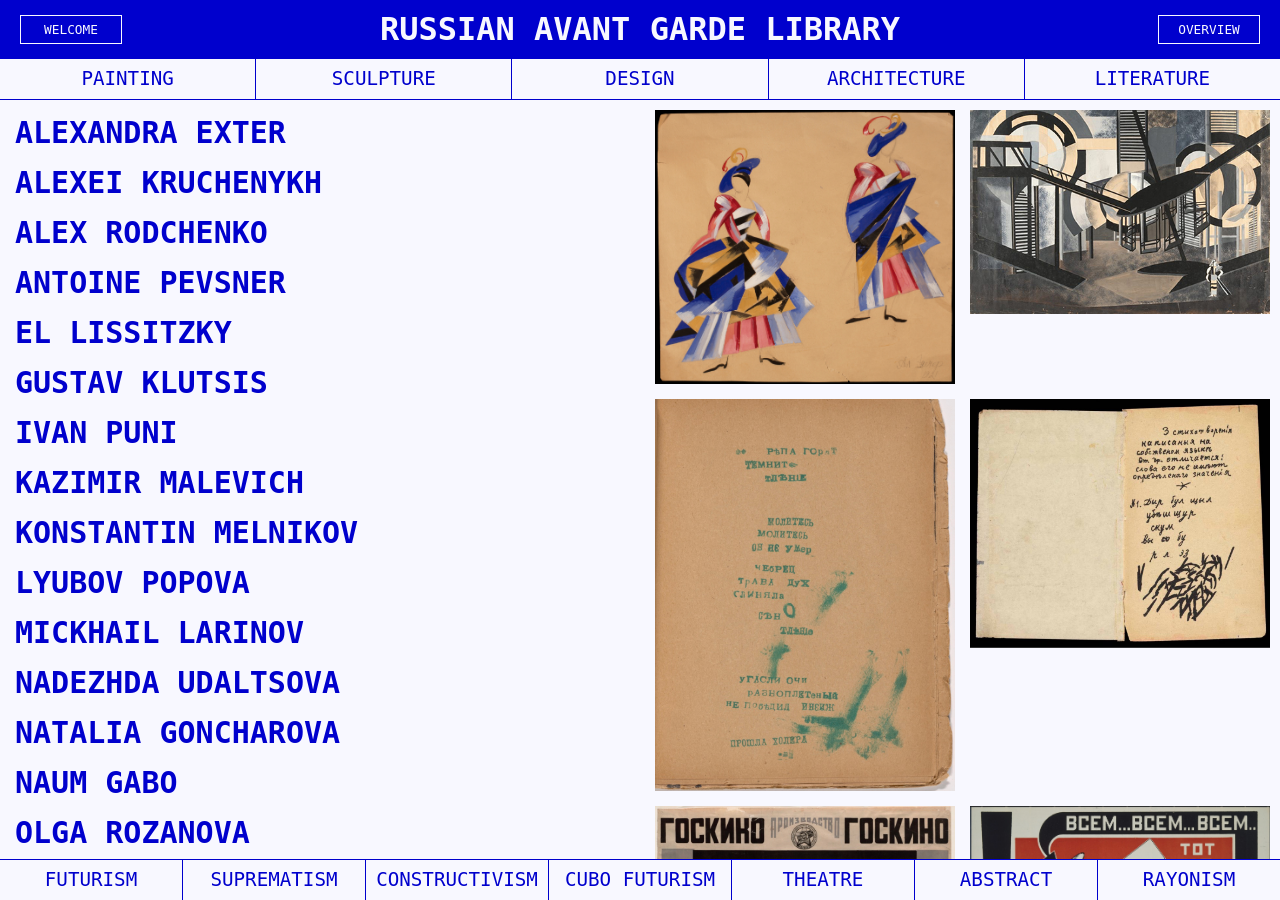
==== commit 55e71f08: "navigation fix" ====
--- a/main.html
+++ b/main.html
@@ -32,7 +32,7 @@
         <ul class="nav-horizontal nav-top">
             <li><a href="#" data-disciplines="painting">Painting</a></li>
             <li><a href="#" data-disciplines="sculpture">Sculpture</a></li>
-            <li><a href="#" data-disciplines="graphicdesign">Graphic Design</a></li>
+            <li><a href="#" data-disciplines="graphicdesign">Design</a></li>
             <li><a href="#" data-disciplines="architecture">Architecture</a></li>
             <li><a href="#" data-disciplines="literature">Literature</a></li>
             
--- a/style.css
+++ b/style.css
@@ -1,20 +1,20 @@
 html, body {
-height: 100%;
-margin: 0;
+  height: 100%;
+  margin: 0;
 }
 
 body {
-    font-family: monospace, 'Lucida Sans', 'Lucida Sans Regular', 'Lucida Grande', 'Lucida Sans Unicode', Geneva, Verdana, sans-serif;
-    display: flex;
-    flex-direction: column;
-    background-color:ghostwhite;
-    color: mediumblue;
-    text-decoration: none;
-    list-style-type: none;
+  font-family: monospace, 'Lucida Sans', 'Lucida Sans Regular', 'Lucida Grande', 'Lucida Sans Unicode', Geneva, Verdana, sans-serif;
+  display: flex;
+  flex-direction: column;
+  background-color: ghostwhite;
+  color: mediumblue;
+  text-decoration: none;
+  list-style-type: none;
 }
 
 .landing-container {
-    background-color: mediumblue;
+  background-color: mediumblue;
   min-height: calc(100vh - 60px);
   padding: 0px 20px;
   display: flex;
@@ -43,8 +43,8 @@
   color: ghostwhite;
   text-decoration: none;
   text-transform: uppercase;
-  font-family: monospace, 'Lucida Sans', 'Lucida Sans Regular', 'Lucida Grande', 'Lucida Sans Unicode', Geneva, Verdana, sans-serif;
-  font-size: (30px);
+  font-family: monospace;
+  font-size: 14px;
   cursor: pointer;
 }
 
@@ -62,6 +62,16 @@
   flex-shrink: 0;
   color: ghostwhite;
   background-color: mediumblue;
+}
+
+h1 {
+  text-align: center;
+  margin: 0;
+  font-size: clamp(10px, 2.5vw, 50px);
+  text-transform: uppercase;
+  color: ghostwhite;
+  cursor: pointer;
+  white-space: nowrap;
 }
 
 .header-btn {
@@ -78,27 +88,9 @@
   text-align: center;
 }
 
-h1 {
-  text-align: center;
-  margin: 0;
-  font-size: clamp(10px, 2.5vw, 50px);
-  text-transform: uppercase;
-  color: ghostwhite;
-  cursor: pointer;
-  white-space: nowrap;
-}
-
 .header-btn:hover {
   background: ghostwhite;
   color: mediumblue;
-}
-
-.header-btn-left {
-  left: 20px;
-}
-
-.header-btn-right { 
-  right: 20px; 
 }
 
 .hamburger-btn {
@@ -139,57 +131,39 @@
   text-transform: uppercase;
   font-family: monospace;
   font-size: 14px;
-  border-bottom: 1px solid mediumblue;
-}
-
-.hamburger-menu a:last-child { 
-  border-bottom: none; 
-}
-
-.hamburger-menu a:hover { 
-  background: ghostwhite; 
-  color: mediumblue; 
-  border: 1px; 
-  border-color: mediumblue;
-}
-
-.hamburger-menu.open { 
-  display: block; 
+  border-bottom: 1px solid rgba(255,255,255,0.2);
+}
+
+.hamburger-menu a:last-child {
+  border-bottom: none;
+}
+
+.hamburger-menu a:hover {
+  background: ghostwhite;
+  color: mediumblue;
+}
+
+.hamburger-menu.open {
+  display: block;
 }
 
 @media (max-width: 1024px) {
+  .header-btn {
+    display: none;
+  }
+
+  .hamburger-btn {
+    display: flex;
+  }
+}
+
+@media (max-width: 768px) {
   h1 {
-    font-size: clamp(14px, 5vw, 20px);
+    font-size: clamp(14px, 5vw, 24px);
     padding: 5px 10px;
     line-height: 1.2;
   }
 
-  .header-btn {
-    display: none;
-  }
-
-  .hamburger-btn {
-    display: flex;
-  }
-
-  .main-container {
-    flex-direction: column;
-    height: 600px;
-    overflow: none;
-  }
-
-  .artists {
-    width: 100%;
-    height: calc((100vh - var(--ui-height)) * 0.4);
-    max-height: calc((100vh - var(--ui-height)) * 0.4);
-  }
-
-  .artworks {
-    width: 100%;
-    height: calc((100vh - var(--ui-height)) * 0.6);
-    max-height: calc((100vh - var(--ui-height)) * 0.6);
-  }
-  
   .landing-container {
     padding: 20px;
     justify-content: flex-start;
@@ -218,8 +192,8 @@
   }
 
   .nav-horizontal li:last-child {
+    border-right: none;
     border-bottom: none;
-    border-right: none;
   }
 
   .nav-top li {
@@ -229,70 +203,37 @@
   .nav-bottom li {
     flex: 1 1 14%;
   }
-  
 
   .artist summary {
-    cursor: pointer;
     font-size: clamp(15px, 3vw, 16px);
-    font-weight: 600;
-    padding: 10px 0;
-    text-transform: uppercase;
-    list-style-type: none;
   }
 
   .artist p {
     font-size: clamp(13px, 3vw, 15px);
     padding: 10px 0px;
-    color: mediumblue;
-  }
-  
+  }
+
   #artwork-grid {
     grid-template-columns: repeat(2, 1fr);
   }
 
-  
-  .main-container {
-    flex-direction: column;
-    height: 600px;
-    overflow: none;
-  }
-
-  .main-container {
-    flex-direction: column;
-    height: 600px;
-    overflow: none;
-  }
-
-  .artists {
+  .overview-canvas-wrap {
     width: 100%;
-    height: calc((100vh - var(--ui-height)) * 0.4);
-  max-height: calc((100vh - var(--ui-height)) * 0.4);
-  }
-
-  .artworks {
-    width: 100%;
-    height: calc((100vh - var(--ui-height)) * 0.6);
-  max-height: calc((100vh - var(--ui-height)) * 0.6);
-  }
-}
-
-
-
+    height: 260px;
+  }
+}
 
 .nav-horizontal {
   font-size: clamp(12px, 1.5vw, 20px);
-  text-transform: uppercase;   
-  line-height: 0px;
-  display: flex;
-  flex-direction: row;
-  justify-content: space-evenly;
-  list-style-type: none;
-  border-width: 2px;
-  padding: 10px 0px;
+  text-transform: uppercase;
   list-style: none;
   padding: 0;
   margin: 0;
   display: flex;
+  flex-direction: row;
+  justify-content: space-evenly;
+  flex-wrap: nowrap;
+  width: 100%;
 }
 
 .nav-horizontal li {
@@ -311,17 +252,15 @@
   line-height: 10px;
   color: mediumblue;
   text-align: center;
-}
-
-.nav-horizontal li a:hover {
-  background-color: mediumblue;
-  color: ghostwhite;
-}
-
+  white-space: nowrap;
+}
+
+.nav-horizontal li a:hover,
 .nav-horizontal li a.active {
   background-color: mediumblue;
   color: ghostwhite;
 }
+
 footer {
   position: fixed;
   bottom: 0;
@@ -330,12 +269,12 @@
   background-color: ghostwhite;
 }
 
-.disciplines a{
+.disciplines a {
   color: mediumblue;
   list-style-type: none;
 }
 
-.Movements a{
+.Movements a {
   color: mediumblue;
   list-style-type: none;
 }
@@ -374,6 +313,9 @@
   cursor: pointer;
 }
 
+details summary::-webkit-details-marker {
+  display: none;
+}
 
 .artist summary {
   cursor: pointer;
@@ -387,10 +329,7 @@
 .artist p {
   font-size: clamp(12px, 1.8vw, 20px);
   padding: 0px 0px;
-  color: mediumblue;}
-
-details summary::-webkit-details-marker {
-  display: none;
+  color: mediumblue;
 }
 
 #artwork-grid {
@@ -407,31 +346,11 @@
 }
 
 .divider {
-  border-top: 1px solid mediumblue 
+  border-top: 1px solid mediumblue;
 }
 
 .divider1 {
-  border-top: 1px solid mediumblue   
-}
-
-
-.overview-btn {
-  position: absolute;
-  top: 5%;
-  right: 120px; 
-  transform: translateY(-50%);
-  font-family: monospace;
-  font-size: clamp(10px, 1.5vw, 14px);
-  text-transform: uppercase;
-  color: ghostwhite;
-  padding: 10px 14px;
-  text-decoration: none;
-  border: 1px solid ghostwhite;
-}
-
-.overview-btn:hover {
-  background: ghostwhite;
-  color: mediumblue;
+  border-top: 1px solid mediumblue;
 }
 
 .overview-container {
@@ -485,3 +404,25 @@
   height: 12px;
   flex-shrink: 0;
 }
+
+
+
+@media (max-width: 768px) {
+  .main-container {
+    flex-direction: column;
+    height: 600px;
+    overflow: none;
+  }
+
+  .artists {
+    width: 100%;
+    height: calc((100vh - var(--ui-height)) * 0.4);
+  max-height: calc((100vh - var(--ui-height)) * 0.4);
+  }
+
+  .artworks {
+    width: 100%;
+    height: calc((100vh - var(--ui-height)) * 0.6);
+  max-height: calc((100vh - var(--ui-height)) * 0.6);
+  }
+}
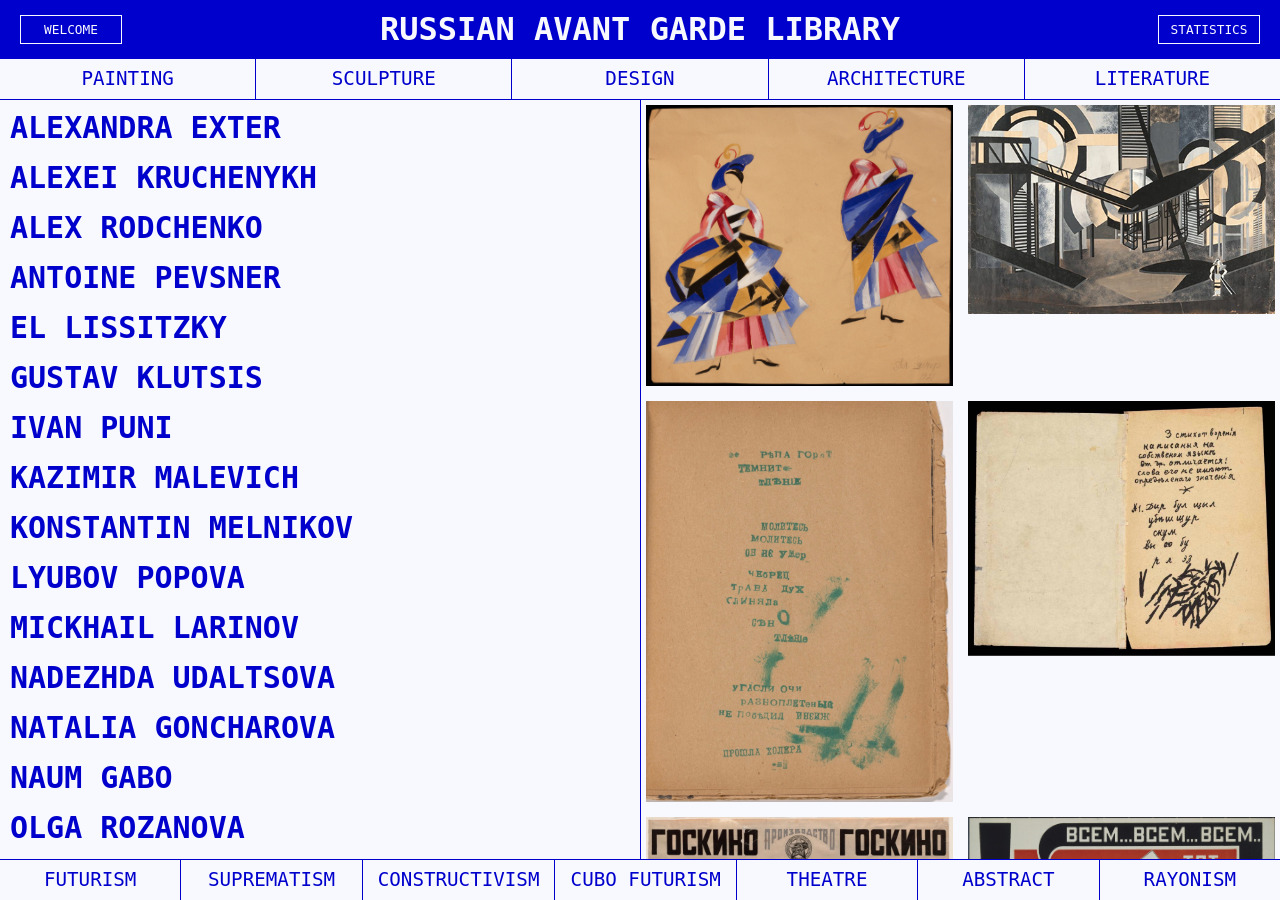
==== commit 7f80dd02: "final fixes with layout and organizing codes" ====
--- a/main.html
+++ b/main.html
@@ -14,14 +14,14 @@
   </div>
   <h1>Russian Avant Garde Library</h1>
   <div style="flex:1; display:flex; justify-content:flex-end;">
-    <a href="overview.html" class="header-btn">Overview</a>
+    <a href="statistics.html" class="header-btn">Statistics</a>
   </div>
   <button class="hamburger-btn" onclick="toggleMenu()">
     <span></span><span></span><span></span>
   </button>
   <div class="hamburger-menu" id="hamburgerMenu">
     <a href="index.html">Welcome</a>
-    <a href="overview.html">Overview</a>
+    <a href="statistics.html">Statistics</a>
   </div>
 </header>
     
@@ -41,11 +41,6 @@
 
         <div class="divider"></div>
 
-<!--
-<header>
-        <h2>Artists</h2>
-</header>
-     -->
 <main class="main-container">
             <section class="artists">
                 
@@ -244,11 +239,6 @@
             </section>
                 <div class="divider1"></div>
 
-            <!--
-    <header>
-        <h2>Artworks</h2>
-    </header>
-    -->
             <section class="artworks">
                 <div id="artwork-grid">
                     <img 
--- a/style.css
+++ b/style.css
@@ -2,151 +2,158 @@
   height: 100%;
   margin: 0;
 }
-
-body {
-  font-family: monospace, 'Lucida Sans', 'Lucida Sans Regular', 'Lucida Grande', 'Lucida Sans Unicode', Geneva, Verdana, sans-serif;
-  display: flex;
-  flex-direction: column;
-  background-color: ghostwhite;
-  color: mediumblue;
-  text-decoration: none;
-  list-style-type: none;
-}
-
-.landing-container {
-  background-color: mediumblue;
-  min-height: calc(100vh - 60px);
-  padding: 0px 20px;
-  display: flex;
-  flex-direction: column;
-  justify-content: flex-start;
-  align-items: center;
-}
-
-.landing-text {
-  width: 50%;
-  max-width: 700px;
-}
-
-.landing-description {
-  color: ghostwhite;
-  font-size: clamp(13px, 1.8vw, 20px);
-  line-height: 1.5;
-  text-align: justify;
-}
-
-.enter-btn {
-  display: inline-block;
-  padding: 12px 36px;
-  background-color: mediumblue;
-  border: 1px solid aliceblue;
-  color: ghostwhite;
-  text-decoration: none;
-  text-transform: uppercase;
-  font-family: monospace;
-  font-size: 14px;
-  cursor: pointer;
-}
-
-.enter-btn:hover {
-  background-color: ghostwhite;
-  color: mediumblue;
-}
-
-header {
-  position: relative;
-  display: flex;
-  flex-direction: row;
-  align-items: center;
-  padding: 10px 20px;
-  flex-shrink: 0;
-  color: ghostwhite;
-  background-color: mediumblue;
-}
-
-h1 {
-  text-align: center;
-  margin: 0;
-  font-size: clamp(10px, 2.5vw, 50px);
-  text-transform: uppercase;
-  color: ghostwhite;
-  cursor: pointer;
-  white-space: nowrap;
-}
-
-.header-btn {
-  font-family: monospace;
-  font-size: clamp(8px, 1vw, 14px);
-  text-transform: uppercase;
-  color: ghostwhite;
-  text-decoration: none;
-  border: 1px solid ghostwhite;
-  padding: 6px 10px;
-  white-space: nowrap;
-  flex-shrink: 0;
-  width: 80px;
-  text-align: center;
-}
-
-.header-btn:hover {
-  background: ghostwhite;
-  color: mediumblue;
-}
-
-.hamburger-btn {
-  display: none;
-  flex-direction: column;
-  gap: 5px;
-  background: none;
-  border: none;
-  cursor: pointer;
-  padding: 8px;
-  position: absolute;
-  right: 16px;
-}
-
-.hamburger-btn span {
-  display: block;
-  width: 20px;
-  height: 2px;
-  background: ghostwhite;
-}
-
-.hamburger-menu {
-  display: none;
-  position: absolute;
-  top: 100%;
-  right: 0;
-  background: mediumblue;
-  border-top: 1px solid ghostwhite;
-  width: 100%;
-  z-index: 100;
-}
-
-.hamburger-menu a {
-  display: block;
-  padding: 12px 20px;
-  color: ghostwhite;
-  text-decoration: none;
-  text-transform: uppercase;
-  font-family: monospace;
-  font-size: 14px;
-  border-bottom: 1px solid rgba(255,255,255,0.2);
-}
-
-.hamburger-menu a:last-child {
-  border-bottom: none;
-}
-
-.hamburger-menu a:hover {
-  background: ghostwhite;
-  color: mediumblue;
-}
-
-.hamburger-menu.open {
-  display: block;
-}
-
+/*NON-CHANGABLE ASSETS*/
+
+  body {
+    font-family: monospace, 'Lucida Sans', 'Lucida Sans Regular', 'Lucida Grande', 'Lucida Sans Unicode', Geneva, Verdana, sans-serif;
+    display: flex;
+    flex-direction: column;
+    background-color: ghostwhite;
+    color: mediumblue;
+    text-decoration: none;
+    list-style-type: none;
+  }
+
+  header {
+    position: relative;
+    display: flex;
+    flex-direction: row;
+    align-items: center;
+    padding: 10px 20px;
+    flex-shrink: 0;
+    color: ghostwhite;
+    background-color: mediumblue;
+  }
+
+  h1 {
+    text-align: center;
+    margin: 0;
+    font-size: clamp(10px, 2.5vw, 50px);
+    text-transform: uppercase;
+    color: ghostwhite;
+    cursor: pointer;
+    white-space: nowrap;
+  }
+/*HEADER*/
+  .header-btn {
+    font-family: monospace;
+    font-size: clamp(8px, 1vw, 14px);
+    text-transform: uppercase;
+    color: ghostwhite;
+    text-decoration: none;
+    border: 1px solid ghostwhite;
+    padding: 6px 10px;
+    white-space: nowrap;
+    flex-shrink: 0;
+    width: 80px;
+    text-align: center;
+    transition: background 0.2s, color 0.2s;
+  }
+
+  .header-btn:hover {
+    background: ghostwhite;
+    color: mediumblue;
+  }
+/*HAMBURGER MENU BUTTON*/
+  .hamburger-btn {
+    display: none;
+    flex-direction: column;
+    gap: 5px;
+    background: none;
+    border: none;
+    cursor: pointer;
+    padding: 8px;
+    position: absolute;
+    right: 16px;
+    transition: background 0.2s, color 0.2s;
+  }
+
+  .hamburger-btn span {
+    display: block;
+    width: 20px;
+    height: 2px;
+    background: ghostwhite;
+  }
+
+  .hamburger-menu {
+    display: none;
+    position: absolute;
+    top: 100%;
+    right: 0;
+    background: mediumblue;
+    border-top: 1px solid ghostwhite;
+    width: 100%;
+    z-index: 100;
+    transition: background 0.2s, color 0.2s;
+  }
+
+  .hamburger-menu a {
+    display: block;
+    padding: 12px 20px;
+    color: ghostwhite;
+    text-decoration: none;
+    text-transform: uppercase;
+    font-family: monospace;
+    font-size: 14px;
+    border-bottom: 1px solid rgba(255,255,255,0.2);
+  }
+
+  .hamburger-menu a:last-child {
+    border-bottom: none;
+  }
+
+  .hamburger-menu a:hover {
+    background: ghostwhite;
+    color: mediumblue;
+  }
+
+  .hamburger-menu.open {
+    display: block;
+  }
+
+/*LANDING PAGE*/
+  .landing-container {
+    background-color: mediumblue;
+    min-height: calc(100vh - 60px);
+    padding: 0px 20px;
+    display: flex;
+    flex-direction: column;
+    justify-content: flex-start;
+    align-items: center;
+  } 
+
+  .landing-text {
+    width: 50%;
+    max-width: 700px;
+  }
+
+  .landing-description {
+    color: ghostwhite;
+    font-size: clamp(13px, 1.8vw, 20px);
+    line-height: 1.5;
+    text-align: justify;
+  }
+
+  .enter-btn {
+    display: inline-block;
+    padding: 12px 36px;
+    background-color: mediumblue;
+    border: 1px solid aliceblue;
+    color: ghostwhite;
+    text-decoration: none;
+    text-transform: uppercase;
+    font-family: monospace;
+    font-size: 14px;
+    cursor: pointer;
+    transition: background 0.2s, color 0.2s;
+  }
+
+  .enter-btn:hover {
+    background-color: ghostwhite;
+    color: mediumblue;
+  }
+
+/*MOBILE VERSION FOR HEADER + HAMBURGER MENU*/
 @media (max-width: 1024px) {
   .header-btn {
     display: none;
@@ -154,16 +161,19 @@
 
   .hamburger-btn {
     display: flex;
-  }
-}
-
+    transition: background 0.2s, color 0.2s;
+  }
+}
+
+/*MOBILE VERISON FOR THE WEBSITE*/
 @media (max-width: 768px) {
+  
   h1 {
     font-size: clamp(14px, 5vw, 24px);
     padding: 5px 10px;
     line-height: 1.2;
   }
-
+  /*LANDING PAGE*/
   .landing-container {
     padding: 20px;
     justify-content: flex-start;
@@ -173,46 +183,40 @@
     width: 100%;
   }
 
-  .nav-horizontal {
-    flex-wrap: wrap;
-    font-size: clamp(15px, 3vw, 20px);
-    white-space: normal;
-  }
-
-  .nav-horizontal li a {
-    white-space: normal;
-    padding: 10px 5px;
-    line-height: 1.3;
-  }
-
-  .nav-horizontal li {
-    flex: 1 1 auto;
-    border-right: 1px solid mediumblue;
-    border-bottom: 1px solid mediumblue;
-  }
-
-  .nav-horizontal li:last-child {
-    border-right: none;
-    border-bottom: none;
-  }
-
+  .nav-top{
+    transition: background 0.2s, color 0.2s;
+  }
+  /*NAVIGATION TOP*/
   .nav-top li {
     flex: 1 1 20%;
   }
 
+  /*NAVIGATION BOTTOM*/
+  .nav-bottom {
+    flex-wrap: nowrap;
+    overflow-x: auto;
+    -webkit-overflow-scrolling: touch;
+    transition: background 0.2s, color 0.2s;
+  }
+
   .nav-bottom li {
-    flex: 1 1 14%;
-  }
-
+    flex-shrink: 0;
+  }
+  
+  .nav-bottom li a {
+    padding: 15px 20px;
+  }
+
+  /*ARTISTS CONTAINER*/
   .artist summary {
-    font-size: clamp(15px, 3vw, 16px);
+    font-size: clamp(15px, 3vw, 20px);
   }
 
   .artist p {
     font-size: clamp(13px, 3vw, 15px);
-    padding: 10px 0px;
-  }
-
+  }
+
+   /*ARTWORKS CONTAINER*/
   #artwork-grid {
     grid-template-columns: repeat(2, 1fr);
   }
@@ -221,8 +225,11 @@
     width: 100%;
     height: 260px;
   }
-}
-
+
+  
+}
+
+ /*NAVIGATIONS*/
 .nav-horizontal {
   font-size: clamp(12px, 1.5vw, 20px);
   text-transform: uppercase;
@@ -234,6 +241,7 @@
   justify-content: space-evenly;
   flex-wrap: nowrap;
   width: 100%;
+  transition: background 0.2s, color 0.2s;
 }
 
 .nav-horizontal li {
@@ -247,7 +255,7 @@
 
 .nav-horizontal li a {
   display: block;
-  padding: 15px 5px;
+  padding: 15px 15px;
   text-decoration: none;
   line-height: 10px;
   color: mediumblue;
@@ -261,6 +269,7 @@
   color: ghostwhite;
 }
 
+ /*FOOTER*/
 footer {
   position: fixed;
   bottom: 0;
@@ -269,22 +278,12 @@
   background-color: ghostwhite;
 }
 
-.disciplines a {
-  color: mediumblue;
-  list-style-type: none;
-}
-
-.Movements a {
-  color: mediumblue;
-  list-style-type: none;
-}
-
+ /*MAIN CONTAINER: CREATES TWO SCROLLABLE CONTAINERS ON THE SAME LEVEL*/
 .main-container {
   height: calc(100vh - var(--ui-height));
   margin-bottom: var(--ui-height);
   display: flex;
-  gap: 10px;
-  padding: 5px;
+  gap: 0px;
   flex: 1;
 }
 
@@ -293,28 +292,22 @@
   max-height: 100%;
   width: 50%;
   overflow-y: auto;
-}
-
-.artists ul, .artists li {
+  border-right: 1px solid mediumblue;
+  transition: background 0.2s, color 0.2s;
+  
+}
+
+.artists ul, 
+.artists li {
   list-style: none;
   padding: 0;
   margin: 5px;
 }
 
-.artworks {
-  width: 50%;
-  height: 100%;
-  max-height: 100%;
-  overflow-y: auto;
-}
-
-details summary {
-  list-style: none;
-  cursor: pointer;
-}
-
-details summary::-webkit-details-marker {
-  display: none;
+.artist p {
+  font-size: clamp(12px, 1.8vw, 20px);
+  padding: 0px 0px;
+  color: mediumblue;
 }
 
 .artist summary {
@@ -326,10 +319,11 @@
   list-style-type: none;
 }
 
-.artist p {
-  font-size: clamp(12px, 1.8vw, 20px);
-  padding: 0px 0px;
-  color: mediumblue;
+.artworks {
+  width: 50%;
+  height: 100%;
+  max-height: 100%;
+  overflow-y: auto;
 }
 
 #artwork-grid {
@@ -345,6 +339,15 @@
   cursor: pointer;
 }
 
+details summary {
+  list-style: none;
+  cursor: pointer;
+}
+
+details summary::-webkit-details-marker {
+  display: none;
+}
+
 .divider {
   border-top: 1px solid mediumblue;
 }
@@ -357,7 +360,6 @@
   display: flex;
   flex-direction: column;
   align-items: center;
-  padding: 30px 20px;
   margin-bottom: var(--ui-height);
 }
 
@@ -425,4 +427,5 @@
     height: calc((100vh - var(--ui-height)) * 0.6);
   max-height: calc((100vh - var(--ui-height)) * 0.6);
   }
-}+}
+  
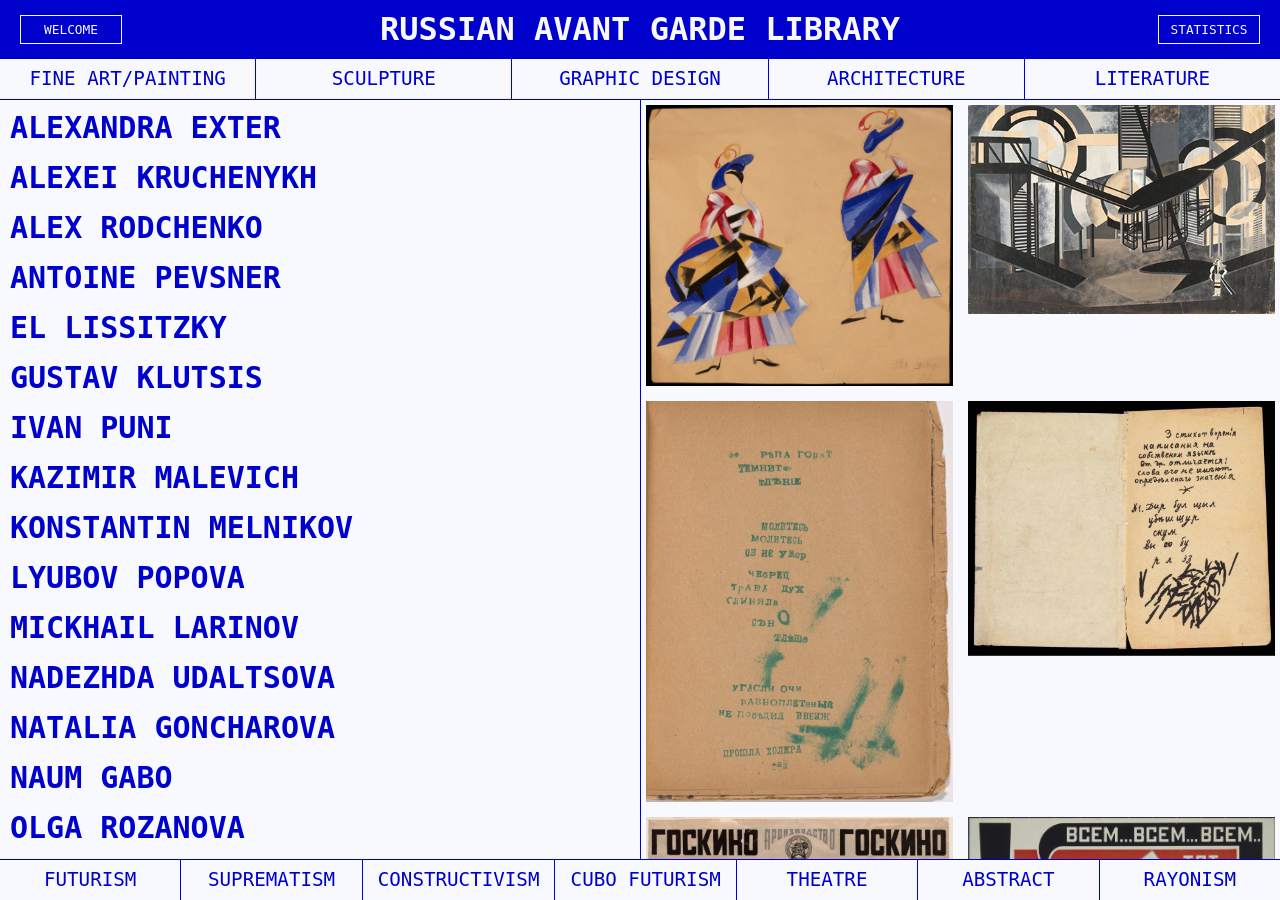
==== commit 81ae75a0: "mobile fix in a layout + updated text in landing page" ====
--- a/main.html
+++ b/main.html
@@ -30,9 +30,9 @@
     <nav class="Disciplines">
         
         <ul class="nav-horizontal nav-top">
-            <li><a href="#" data-disciplines="painting">Painting</a></li>
+            <li><a href="#" data-disciplines="painting">Fine Art/Painting</a></li>
             <li><a href="#" data-disciplines="sculpture">Sculpture</a></li>
-            <li><a href="#" data-disciplines="graphicdesign">Design</a></li>
+            <li><a href="#" data-disciplines="graphicdesign">Graphic Design</a></li>
             <li><a href="#" data-disciplines="architecture">Architecture</a></li>
             <li><a href="#" data-disciplines="literature">Literature</a></li>
             
@@ -295,9 +295,9 @@
                         class="artwork"
                         data-discipline="graphicdesign"
                         data-movement="suprematism constructivism"
-                        data-artist="ellissitzky>
+                        data-artist="ellissitzky">
                     
-                    <img 
+                    <img
                         src="images/ellissitzky-02.jpeg"
                         class="artwork"
                         data-discipline="graphicdesign"
--- a/style.css
+++ b/style.css
@@ -64,8 +64,7 @@
     cursor: pointer;
     padding: 8px;
     position: absolute;
-    right: 16px;
-    transition: background 0.2s, color 0.2s;
+    right: 10px;
   }
 
   .hamburger-btn span {
@@ -89,13 +88,13 @@
 
   .hamburger-menu a {
     display: block;
-    padding: 12px 20px;
+    padding: 10px 20px;
     color: ghostwhite;
     text-decoration: none;
     text-transform: uppercase;
     font-family: monospace;
     font-size: 14px;
-    border-bottom: 1px solid rgba(255,255,255,0.2);
+    border-bottom: 1px solid ghostwhite;
   }
 
   .hamburger-menu a:last-child {
@@ -169,10 +168,11 @@
 @media (max-width: 768px) {
   
   h1 {
-    font-size: clamp(14px, 5vw, 24px);
+    font-size: clamp(12px, 4.5vw, 24px);
     padding: 5px 10px;
     line-height: 1.2;
   }
+
   /*LANDING PAGE*/
   .landing-container {
     padding: 20px;
@@ -183,12 +183,19 @@
     width: 100%;
   }
 
-  .nav-top{
-    transition: background 0.2s, color 0.2s;
-  }
   /*NAVIGATION TOP*/
+  .nav-top {
+    flex-wrap: nowrap;
+    overflow-x: auto;
+    -webkit-overflow-scrolling: touch;
+    transition: background 0.2s, color 0.2s;
+  }
   .nav-top li {
-    flex: 1 1 20%;
+    flex-shrink: 0;
+  }
+
+  .nav-top li a {
+    padding: 15px 20px;
   }
 
   /*NAVIGATION BOTTOM*/
